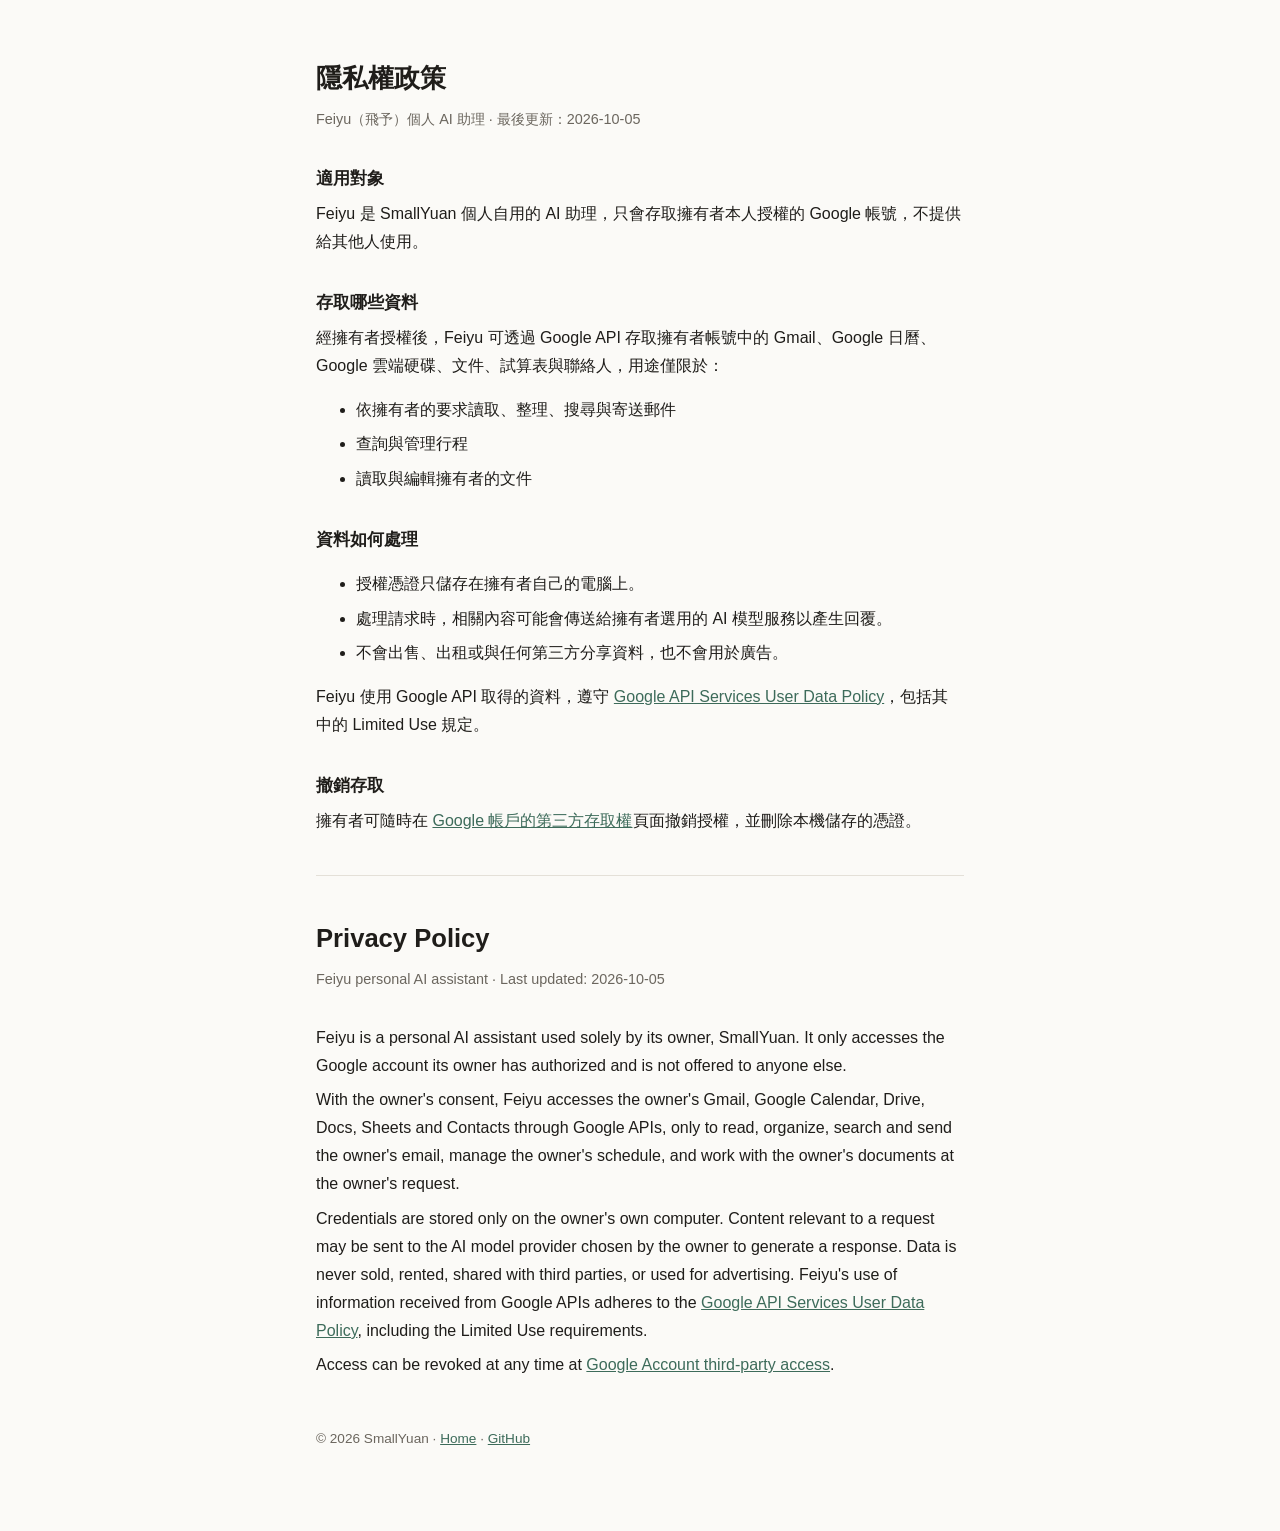
==== privacy.html @ 146a99fd "Add Feiyu homepage and privacy policy Co-Authored-By: Claude Opus 5.5 <noreply@anthropic.com>" ====
<!doctype html>
<html lang="zh-Hant">
<head>
<meta charset="utf-8"><meta name="viewport" content="width=device-width,initial-scale=1">
<title>Privacy Policy</title>
<link rel="stylesheet" href="style.css">
</head>
<body><main>
<h1>隱私權政策</h1>
<p class="meta">Feiyu（飛予）個人 AI 助理 · 最後更新：2026-10-05</p>

<h2>適用對象</h2>
<p>Feiyu 是 SmallYuan 個人自用的 AI 助理，只會存取擁有者本人授權的 Google 帳號，不提供給其他人使用。</p>

<h2>存取哪些資料</h2>
<p>經擁有者授權後，Feiyu 可透過 Google API 存取擁有者帳號中的 Gmail、Google 日曆、Google 雲端硬碟、文件、試算表與聯絡人，用途僅限於：</p>
<ul>
<li>依擁有者的要求讀取、整理、搜尋與寄送郵件</li>
<li>查詢與管理行程</li>
<li>讀取與編輯擁有者的文件</li>
</ul>

<h2>資料如何處理</h2>
<ul>
<li>授權憑證只儲存在擁有者自己的電腦上。</li>
<li>處理請求時，相關內容可能會傳送給擁有者選用的 AI 模型服務以產生回覆。</li>
<li>不會出售、出租或與任何第三方分享資料，也不會用於廣告。</li>
</ul>
<p>Feiyu 使用 Google API 取得的資料，遵守 <a href="https://developers.google.com/terms/api-services-user-data-policy">Google API Services User Data Policy</a>，包括其中的 Limited Use 規定。</p>

<h2>撤銷存取</h2>
<p>擁有者可隨時在 <a href="https://myaccount.google.com/permissions">Google 帳戶的第三方存取權</a>頁面撤銷授權，並刪除本機儲存的憑證。</p>

<hr>

<h1>Privacy Policy</h1>
<p class="meta">Feiyu personal AI assistant · Last updated: 2026-10-05</p>
<p>Feiyu is a personal AI assistant used solely by its owner, SmallYuan. It only accesses the Google account its owner has authorized and is not offered to anyone else.</p>
<p>With the owner's consent, Feiyu accesses the owner's Gmail, Google Calendar, Drive, Docs, Sheets and Contacts through Google APIs, only to read, organize, search and send the owner's email, manage the owner's schedule, and work with the owner's documents at the owner's request.</p>
<p>Credentials are stored only on the owner's own computer. Content relevant to a request may be sent to the AI model provider chosen by the owner to generate a response. Data is never sold, rented, shared with third parties, or used for advertising. Feiyu's use of information received from Google APIs adheres to the <a href="https://developers.google.com/terms/api-services-user-data-policy">Google API Services User Data Policy</a>, including the Limited Use requirements.</p>
<p>Access can be revoked at any time at <a href="https://myaccount.google.com/permissions">Google Account third-party access</a>.</p>

<footer>© 2026 SmallYuan · <a href="index.html">Home</a> · <a href="https://github.com/SmallYuanSY">GitHub</a></footer>
</main></body>
</html>
---- style.css ----
:root{--bg:#fbfaf7;--fg:#1f1d1a;--muted:#6b665e;--line:#e4e0d8;--accent:#3d6b5a}
@media (prefers-color-scheme:dark){:root{--bg:#161514;--fg:#ece8e1;--muted:#a19b91;--line:#2c2a27;--accent:#8cc2ad}}
*{box-sizing:border-box}
body{margin:0;background:var(--bg);color:var(--fg);font:16px/1.75 -apple-system,BlinkMacSystemFont,"PingFang TC","Noto Sans TC",sans-serif}
main{max-width:680px;margin:0 auto;padding:56px 16px 80px}
h1{font-size:1.6rem;margin:0 0 4px}
h2{font-size:1.05rem;margin:2rem 0 .4rem}
p,li{margin:.4rem 0}
.meta{color:var(--muted);font-size:.9rem;margin-bottom:2rem}
a{color:var(--accent)}
hr{border:0;border-top:1px solid var(--line);margin:2.5rem 0}
footer{color:var(--muted);font-size:.85rem;margin-top:3rem}
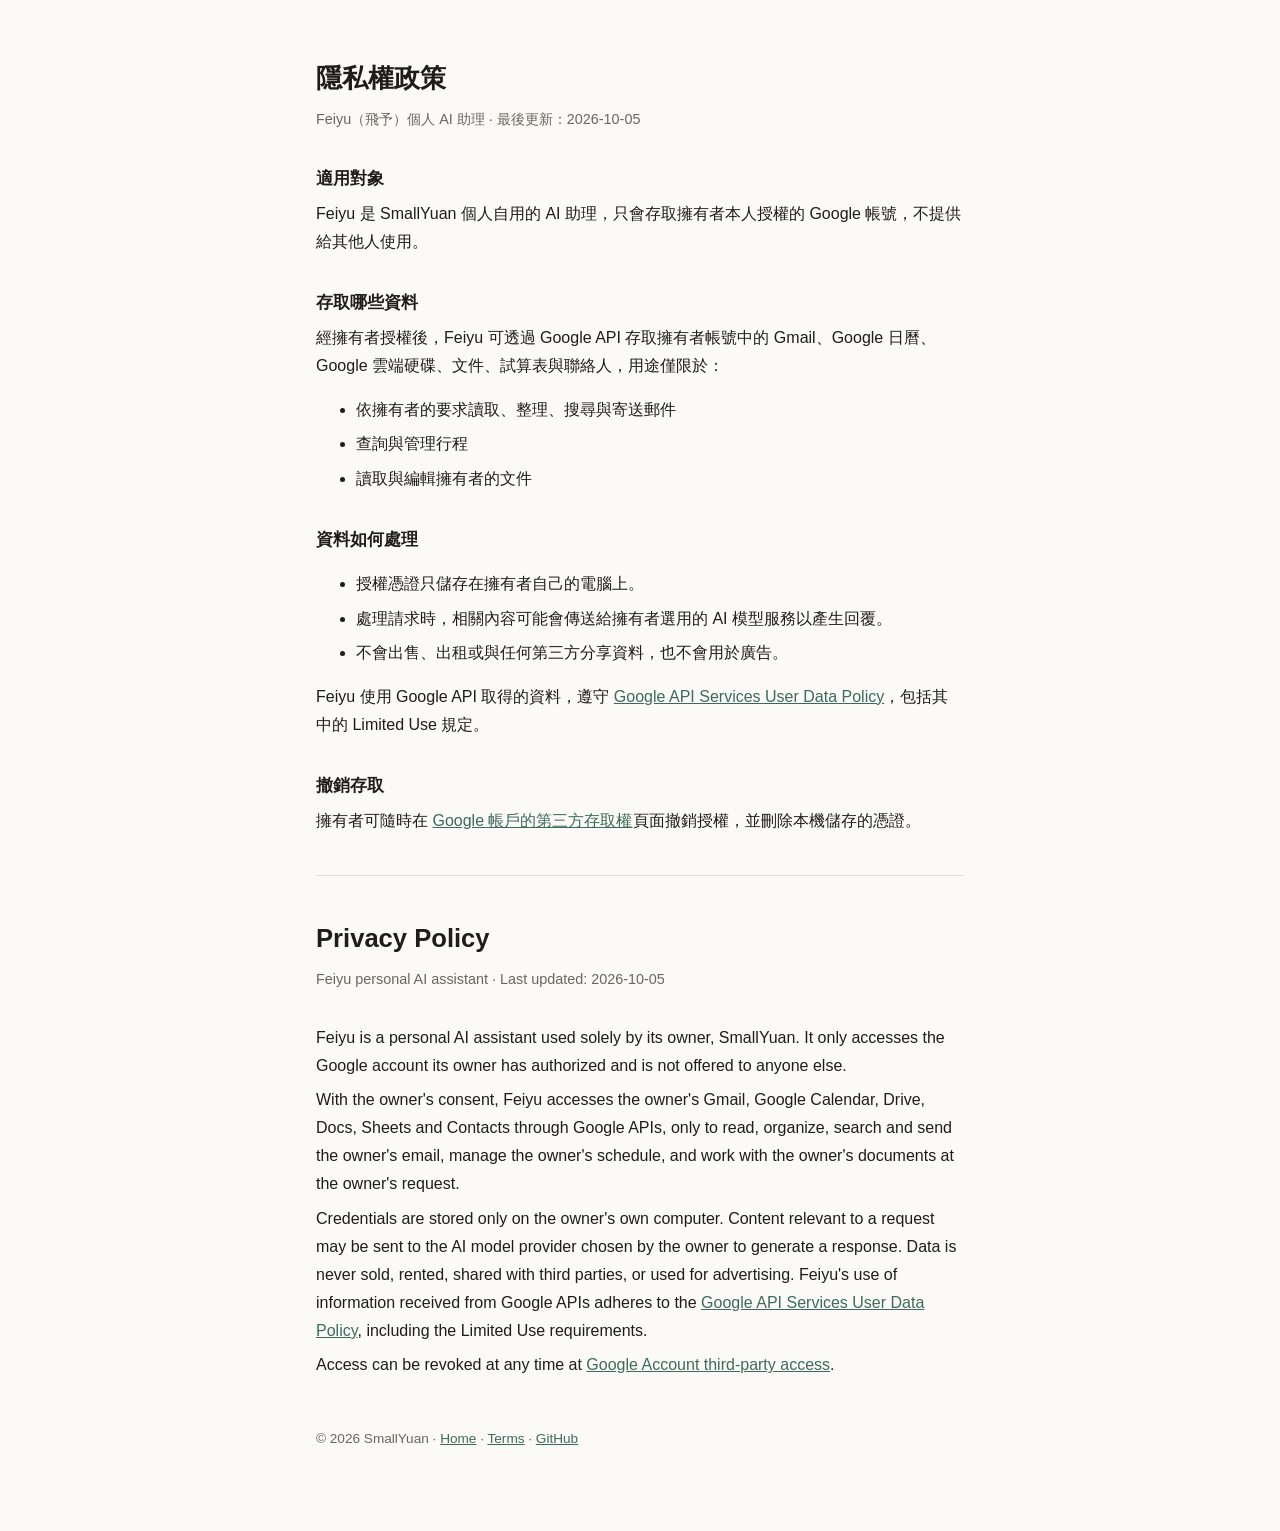
==== commit 5b4516e5: "Add terms of service Co-Authored-By: Claude Opus 5.5 <noreply@anthropic.com>" ====
--- a/privacy.html
+++ b/privacy.html
@@ -40,6 +40,6 @@
 <p>Credentials are stored only on the owner's own computer. Content relevant to a request may be sent to the AI model provider chosen by the owner to generate a response. Data is never sold, rented, shared with third parties, or used for advertising. Feiyu's use of information received from Google APIs adheres to the <a href="https://developers.google.com/terms/api-services-user-data-policy">Google API Services User Data Policy</a>, including the Limited Use requirements.</p>
 <p>Access can be revoked at any time at <a href="https://myaccount.google.com/permissions">Google Account third-party access</a>.</p>
 
-<footer>© 2026 SmallYuan · <a href="index.html">Home</a> · <a href="https://github.com/SmallYuanSY">GitHub</a></footer>
+<footer>© 2026 SmallYuan · <a href="index.html">Home</a> · <a href="terms.html">Terms</a> · <a href="https://github.com/SmallYuanSY">GitHub</a></footer>
 </main></body>
 </html>
